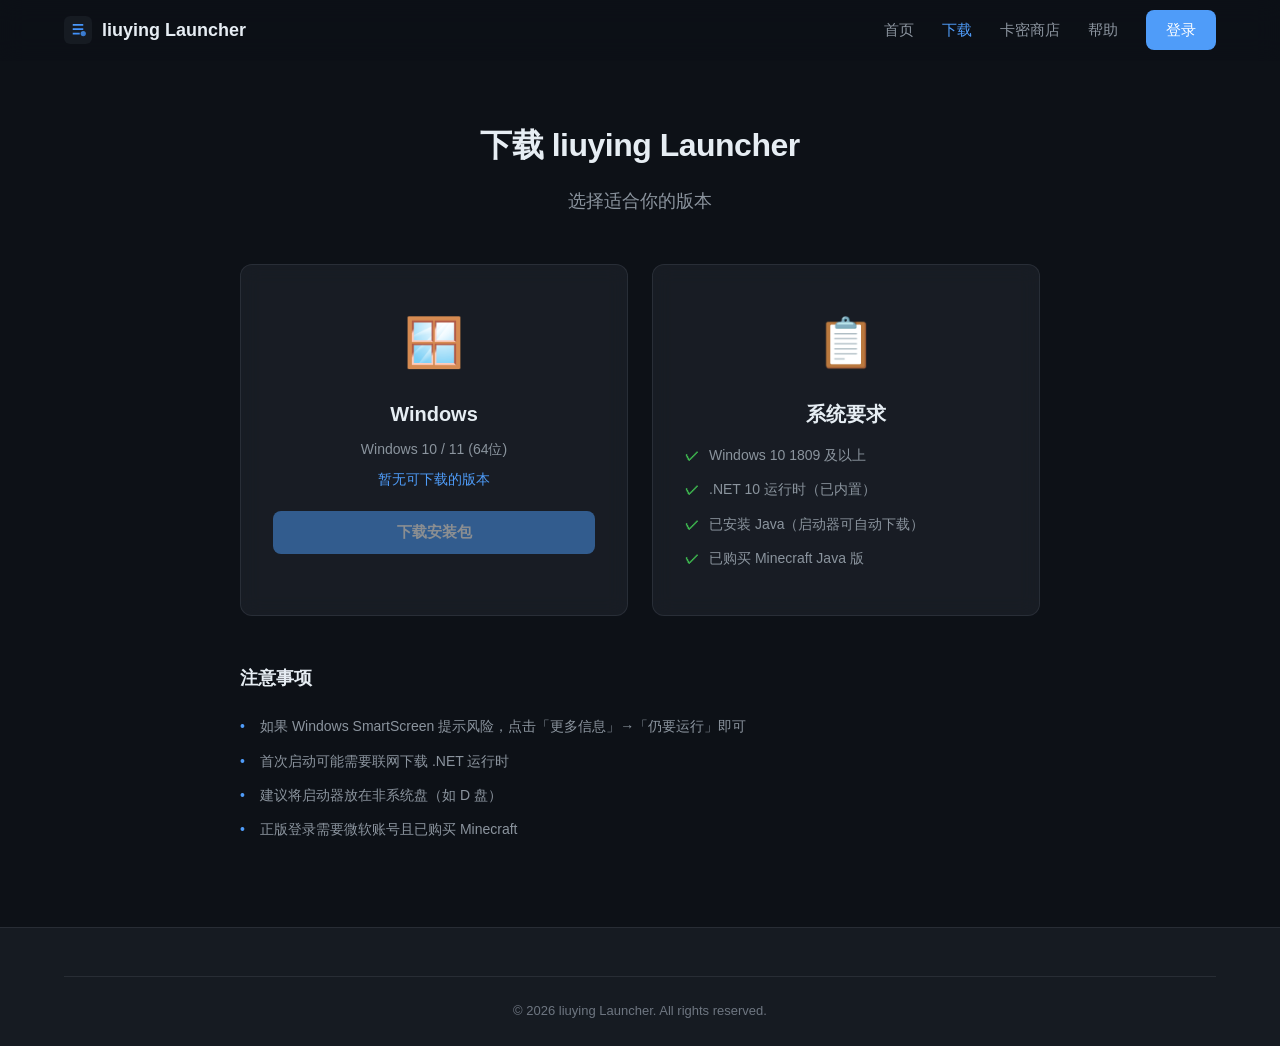
==== download.html @ ac4bcdb5 "Initial website for liuying Launcher - index.html: Hero + features + screenshots + CTA - download.ht" ====
<!DOCTYPE html>
<html lang="zh-CN">
<head>
    <meta charset="UTF-8">
    <meta name="viewport" content="width=device-width, initial-scale=1.0">
    <title>下载 - liuying Launcher</title>
    <link rel="icon" href="favicon.svg" type="image/svg+xml">
    <link rel="stylesheet" href="css/style.css">
    <link rel="stylesheet" href="css/download.css">
</head>
<body>
    <nav class="navbar" id="navbar">
        <div class="nav-container">
            <a href="index.html" class="nav-logo">
                <img src="favicon.svg" alt="logo" class="nav-logo-icon">
                <span>liuying Launcher</span>
            </a>
            <div class="nav-links" id="navLinks">
                <a href="index.html" class="nav-link">首页</a>
                <a href="download.html" class="nav-link active">下载</a>
                <a href="shop.html" class="nav-link">卡密商店</a>
                <a href="help.html" class="nav-link">帮助</a>
                <a href="account.html" class="nav-link nav-btn" id="navAccount">登录</a>
            </div>
            <button class="nav-toggle" id="navToggle" aria-label="菜单">
                <span></span><span></span><span></span>
            </button>
        </div>
    </nav>

    <section class="download-section section" style="padding-top: 120px;">
        <div class="container">
            <h1 class="section-title">下载 liuying Launcher</h1>
            <p class="download-subtitle">选择适合你的版本</p>

            <div class="download-grid">
                <div class="download-card">
                    <div class="download-icon">🪟</div>
                    <h3>Windows</h3>
                    <p class="download-info">Windows 10 / 11 (64位)</p>
                    <p class="download-size" id="dlSize">正在获取版本信息...</p>
                    <button class="btn btn-primary btn-block" id="dlBtn" onclick="downloadLauncher()">
                        下载安装包
                    </button>
                    <div class="download-meta" id="dlMeta"></div>
                </div>

                <div class="download-card">
                    <div class="download-icon">📋</div>
                    <h3>系统要求</h3>
                    <ul class="download-requirements">
                        <li>Windows 10 1809 及以上</li>
                        <li>.NET 10 运行时（已内置）</li>
                        <li>已安装 Java（启动器可自动下载）</li>
                        <li>已购买 Minecraft Java 版</li>
                    </ul>
                </div>
            </div>

            <div class="download-notes">
                <h3>注意事项</h3>
                <ul>
                    <li>如果 Windows SmartScreen 提示风险，点击「更多信息」→「仍要运行」即可</li>
                    <li>首次启动可能需要联网下载 .NET 运行时</li>
                    <li>建议将启动器放在非系统盘（如 D 盘）</li>
                    <li>正版登录需要微软账号且已购买 Minecraft</li>
                </ul>
            </div>
        </div>
    </section>

    <footer class="footer">
        <div class="container">
            <div class="footer-bottom">
                <p>&copy; 2026 liuying Launcher. All rights reserved.</p>
            </div>
        </div>
    </footer>

    <script src="js/main.js"></script>
    <script>
        async function checkUpdate() {
            const res = await api('/api/v1/launcher/version');
            if (res.ok) {
                document.getElementById('dlSize').textContent = `版本 ${res.version} · ${(res.size / 1024 / 1024).toFixed(1)} MB`;
                document.getElementById('dlMeta').innerHTML = `
                    <p>SHA256: ${res.sha256?.substring(0, 16)}...</p>
                `;
            } else {
                document.getElementById('dlSize').textContent = '暂无可下载的版本';
                document.getElementById('dlBtn').disabled = true;
            }
        }

        function downloadLauncher() {
            window.open(API_BASE + '/api/v1/launcher/download', '_blank');
        }

        checkUpdate();
    </script>
</body>
</html>
---- css/style.css ----
/* ===== 全局样式 ===== */
:root {
    --bg-primary: #0d1117;
    --bg-secondary: #161b22;
    --bg-tertiary: #21262d;
    --bg-card: rgba(33, 38, 45, 0.6);
    --text-primary: #e6edf3;
    --text-secondary: #8b949e;
    --text-muted: #6e7681;
    --accent: #4f9cf9;
    --accent-hover: #388bfd;
    --accent-glow: rgba(79, 156, 249, 0.15);
    --green: #3fb950;
    --red: #f85149;
    --yellow: #d29922;
    --border: rgba(110, 118, 129, 0.2);
    --radius: 12px;
    --radius-sm: 8px;
    --transition: all 0.3s cubic-bezier(0.4, 0, 0.2, 1);
}

* {
    margin: 0;
    padding: 0;
    box-sizing: border-box;
}

html {
    scroll-behavior: smooth;
}

body {
    font-family: -apple-system, BlinkMacSystemFont, 'Segoe UI', 'PingFang SC', 'Microsoft YaHei', sans-serif;
    background: var(--bg-primary);
    color: var(--text-primary);
    line-height: 1.6;
    overflow-x: hidden;
}

.container {
    max-width: 1200px;
    margin: 0 auto;
    padding: 0 24px;
}

.section {
    padding: 80px 0;
}

.section-title {
    font-size: 32px;
    font-weight: 700;
    text-align: center;
    margin-bottom: 48px;
    letter-spacing: -0.5px;
}

/* ===== 导航栏 ===== */
.navbar {
    position: fixed;
    top: 0;
    left: 0;
    right: 0;
    z-index: 1000;
    transition: var(--transition);
    backdrop-filter: blur(12px);
    background: rgba(13, 17, 23, 0.7);
    border-bottom: 1px solid transparent;
}

.navbar.scrolled {
    background: rgba(13, 17, 23, 0.95);
    border-bottom: 1px solid var(--border);
}

.nav-container {
    max-width: 1200px;
    margin: 0 auto;
    padding: 0 24px;
    height: 60px;
    display: flex;
    align-items: center;
    justify-content: space-between;
}

.nav-logo {
    display: flex;
    align-items: center;
    gap: 10px;
    text-decoration: none;
    color: var(--text-primary);
    font-weight: 600;
    font-size: 18px;
}

.nav-logo-icon {
    width: 28px;
    height: 28px;
}

.nav-links {
    display: flex;
    align-items: center;
    gap: 28px;
}

.nav-link {
    color: var(--text-secondary);
    text-decoration: none;
    font-size: 15px;
    font-weight: 500;
    transition: var(--transition);
    position: relative;
}

.nav-link:hover {
    color: var(--text-primary);
}

.nav-link.active {
    color: var(--accent);
}

.nav-btn {
    background: var(--accent);
    color: #fff !important;
    padding: 8px 20px;
    border-radius: var(--radius-sm);
    transition: var(--transition);
}

.nav-btn:hover {
    background: var(--accent-hover);
    transform: translateY(-1px);
}

.nav-toggle {
    display: none;
    flex-direction: column;
    gap: 4px;
    background: none;
    border: none;
    cursor: pointer;
    padding: 8px;
}

.nav-toggle span {
    width: 22px;
    height: 2px;
    background: var(--text-primary);
    border-radius: 2px;
    transition: var(--transition);
}

/* ===== 按钮 ===== */
.btn {
    display: inline-flex;
    align-items: center;
    justify-content: center;
    gap: 8px;
    padding: 12px 24px;
    border-radius: var(--radius-sm);
    font-size: 15px;
    font-weight: 600;
    text-decoration: none;
    border: none;
    cursor: pointer;
    transition: var(--transition);
    font-family: inherit;
}

.btn-primary {
    background: var(--accent);
    color: #fff;
}

.btn-primary:hover {
    background: var(--accent-hover);
    transform: translateY(-2px);
    box-shadow: 0 8px 24px var(--accent-glow);
}

.btn-outline {
    background: transparent;
    color: var(--text-primary);
    border: 1px solid var(--border);
}

.btn-outline:hover {
    border-color: var(--accent);
    color: var(--accent);
}

.btn-lg {
    padding: 14px 32px;
    font-size: 16px;
}

.btn-block {
    width: 100%;
}

.btn:disabled {
    opacity: 0.5;
    cursor: not-allowed;
}

/* ===== 页脚 ===== */
.footer {
    background: var(--bg-secondary);
    border-top: 1px solid var(--border);
    padding: 48px 0 24px;
}

.footer-grid {
    display: grid;
    grid-template-columns: 2fr 1fr 1fr;
    gap: 40px;
    margin-bottom: 32px;
}

.footer-col h4 {
    font-size: 16px;
    font-weight: 600;
    margin-bottom: 16px;
}

.footer-col p {
    color: var(--text-secondary);
    font-size: 14px;
}

.footer-col a {
    display: block;
    color: var(--text-secondary);
    text-decoration: none;
    font-size: 14px;
    padding: 4px 0;
    transition: var(--transition);
}

.footer-col a:hover {
    color: var(--accent);
}

.footer-bottom {
    border-top: 1px solid var(--border);
    padding-top: 24px;
    text-align: center;
}

.footer-bottom p {
    color: var(--text-muted);
    font-size: 13px;
}

/* ===== 表单 ===== */
.form-group {
    margin-bottom: 20px;
}

.form-label {
    display: block;
    font-size: 14px;
    font-weight: 500;
    margin-bottom: 8px;
    color: var(--text-secondary);
}

.form-input {
    width: 100%;
    padding: 12px 16px;
    background: var(--bg-tertiary);
    border: 1px solid var(--border);
    border-radius: var(--radius-sm);
    color: var(--text-primary);
    font-size: 15px;
    font-family: inherit;
    transition: var(--transition);
}

.form-input:focus {
    outline: none;
    border-color: var(--accent);
    box-shadow: 0 0 0 3px var(--accent-glow);
}

.form-input::placeholder {
    color: var(--text-muted);
}

/* ===== 提示消息 ===== */
.alert {
    padding: 12px 16px;
    border-radius: var(--radius-sm);
    font-size: 14px;
    margin-bottom: 16px;
}

.alert-error {
    background: rgba(248, 81, 73, 0.1);
    border: 1px solid rgba(248, 81, 73, 0.3);
    color: var(--red);
}

.alert-success {
    background: rgba(63, 185, 80, 0.1);
    border: 1px solid rgba(63, 185, 80, 0.3);
    color: var(--green);
}

/* ===== 响应式 ===== */
@media (max-width: 768px) {
    .nav-toggle {
        display: flex;
    }

    .nav-links {
        position: fixed;
        top: 60px;
        left: 0;
        right: 0;
        background: var(--bg-secondary);
        flex-direction: column;
        padding: 20px;
        gap: 16px;
        border-bottom: 1px solid var(--border);
        transform: translateY(-100%);
        opacity: 0;
        pointer-events: none;
        transition: var(--transition);
    }

    .nav-links.open {
        transform: translateY(0);
        opacity: 1;
        pointer-events: auto;
    }

    .footer-grid {
        grid-template-columns: 1fr;
        gap: 24px;
    }

    .section {
        padding: 48px 0;
    }

    .section-title {
        font-size: 24px;
    }
}
---- css/download.css ----
.download-section {
    min-height: 80vh;
}

.download-subtitle {
    text-align: center;
    color: var(--text-secondary);
    font-size: 18px;
    margin-bottom: 48px;
    margin-top: -32px;
}

.download-grid {
    display: grid;
    grid-template-columns: 1fr 1fr;
    gap: 24px;
    max-width: 800px;
    margin: 0 auto 48px;
}

.download-card {
    background: var(--bg-card);
    backdrop-filter: blur(10px);
    border: 1px solid var(--border);
    border-radius: var(--radius);
    padding: 40px 32px;
    text-align: center;
    transition: var(--transition);
}

.download-card:hover {
    border-color: var(--accent);
    transform: translateY(-2px);
}

.download-icon {
    font-size: 48px;
    margin-bottom: 16px;
}

.download-card h3 {
    font-size: 20px;
    font-weight: 600;
    margin-bottom: 8px;
}

.download-info {
    color: var(--text-secondary);
    font-size: 14px;
    margin-bottom: 8px;
}

.download-size {
    color: var(--accent);
    font-size: 14px;
    margin-bottom: 20px;
    font-weight: 500;
}

.download-requirements {
    text-align: left;
    color: var(--text-secondary);
    font-size: 14px;
    list-style: none;
    padding: 0;
}

.download-requirements li {
    padding: 6px 0;
    padding-left: 24px;
    position: relative;
}

.download-requirements li::before {
    content: '✓';
    position: absolute;
    left: 0;
    color: var(--green);
    font-weight: bold;
}

.download-meta {
    margin-top: 12px;
}

.download-meta p {
    font-size: 12px;
    color: var(--text-muted);
    word-break: break-all;
}

.download-notes {
    max-width: 800px;
    margin: 0 auto;
}

.download-notes h3 {
    font-size: 18px;
    margin-bottom: 16px;
}

.download-notes ul {
    list-style: none;
    padding: 0;
}

.download-notes li {
    color: var(--text-secondary);
    font-size: 14px;
    padding: 6px 0;
    padding-left: 20px;
    position: relative;
}

.download-notes li::before {
    content: '•';
    position: absolute;
    left: 0;
    color: var(--accent);
}

@media (max-width: 768px) {
    .download-grid {
        grid-template-columns: 1fr;
    }
}
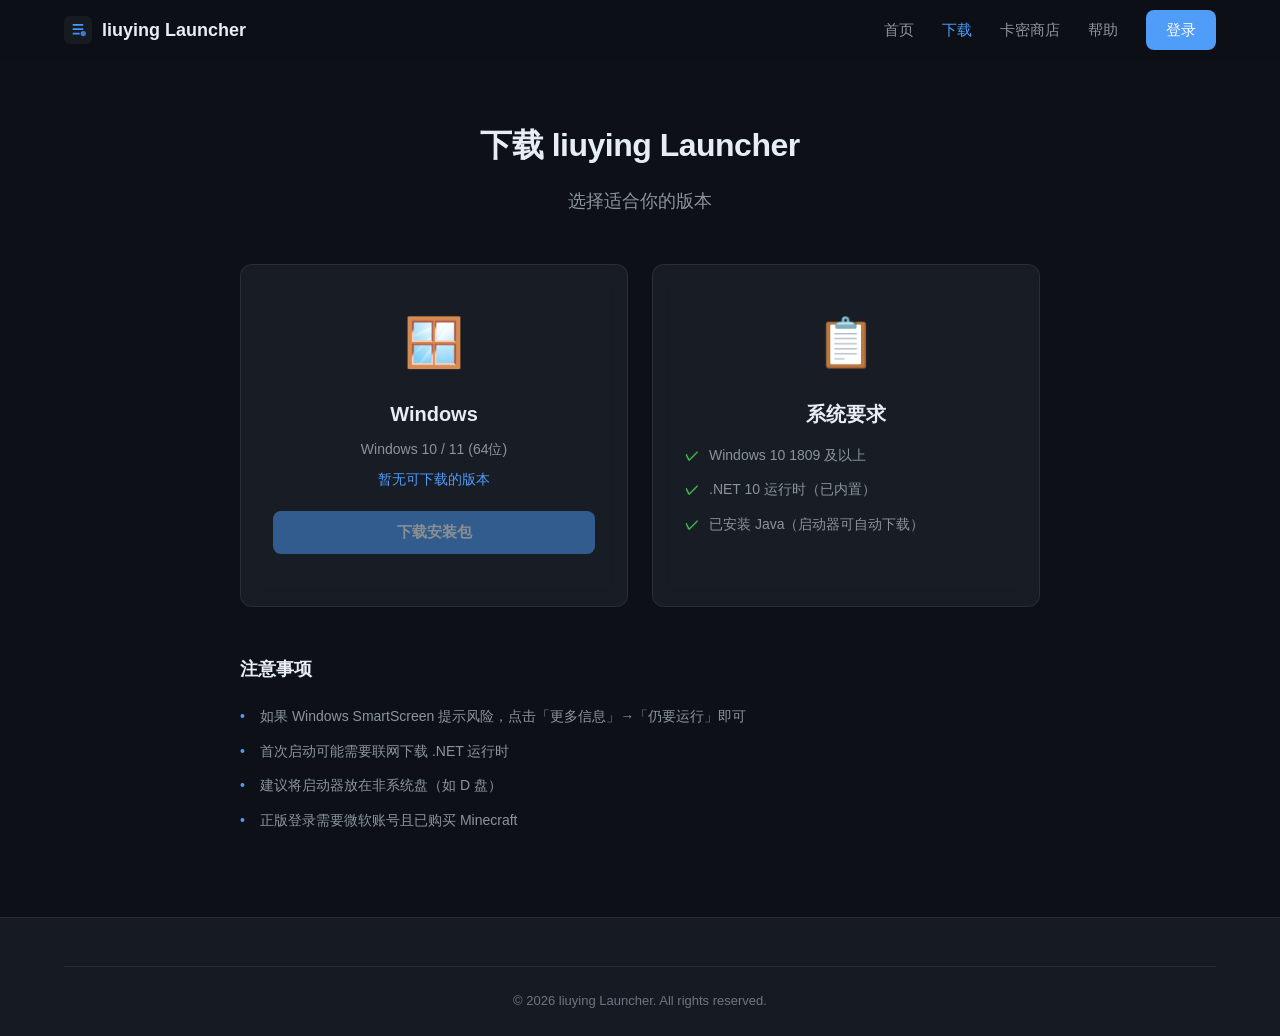
==== commit 41c8d4d9: "Remove Minecraft purchase requirement from download page" ====
--- a/download.html
+++ b/download.html
@@ -52,7 +52,6 @@
                         <li>Windows 10 1809 及以上</li>
                         <li>.NET 10 运行时（已内置）</li>
                         <li>已安装 Java（启动器可自动下载）</li>
-                        <li>已购买 Minecraft Java 版</li>
                     </ul>
                 </div>
             </div>
